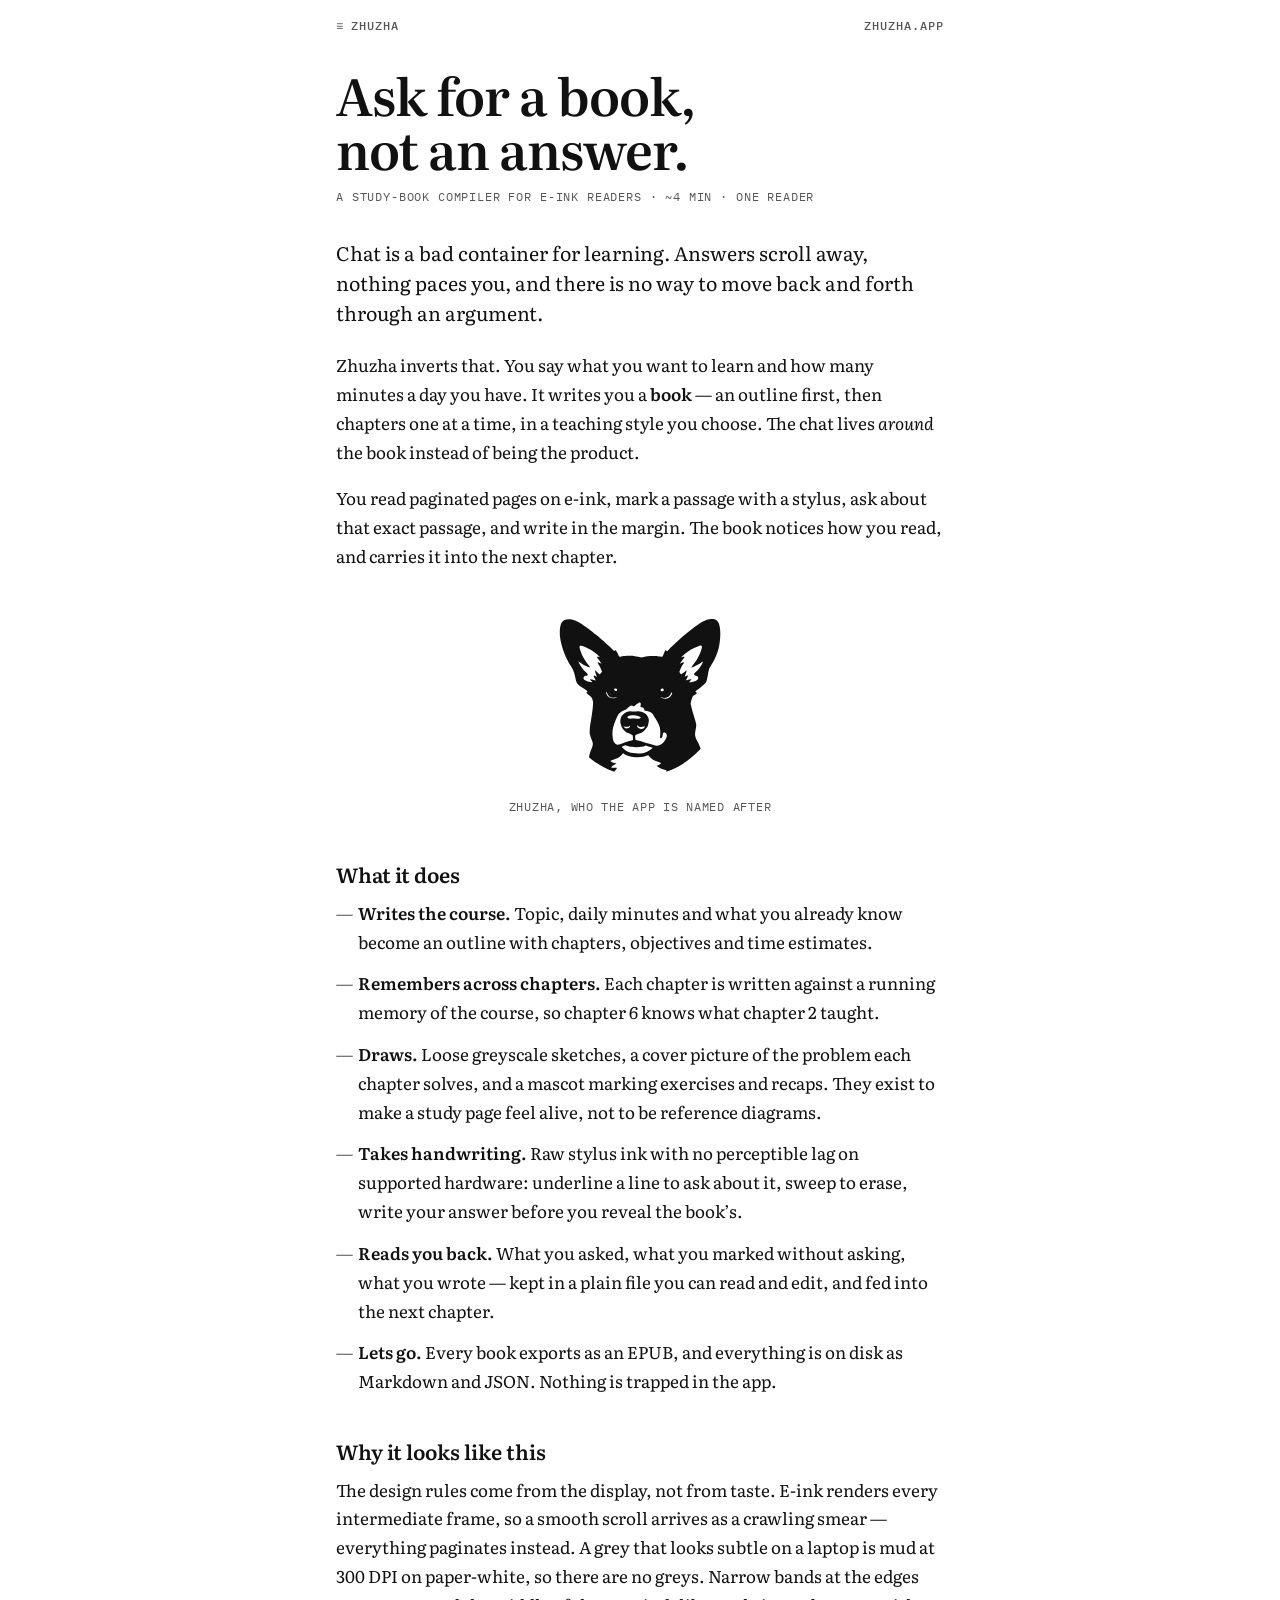
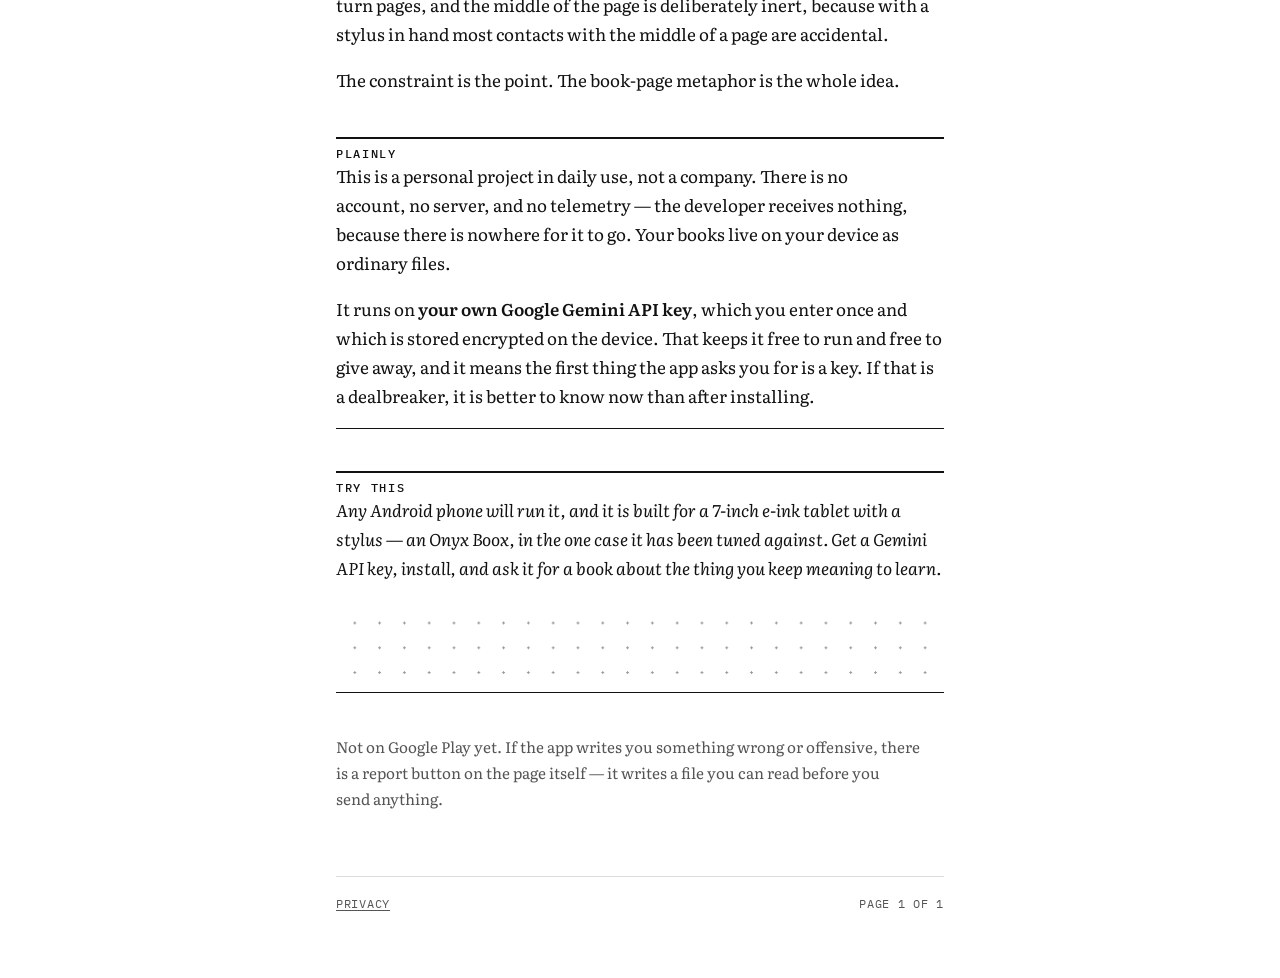
==== docs/site/index.html @ bc007196 "The domain has a page on it zhuzha.app needed a site for a reason more boring than marketing: Play l" ====
<!doctype html>
<html lang="en">
<head>
<meta charset="utf-8">
<meta name="viewport" content="width=device-width, initial-scale=1">
<title>Zhuzha</title>
<meta name="description" content="AI-compiled study books for e-ink readers. You say what you want to learn; it writes you a book, one chapter at a time.">
<meta property="og:title" content="Zhuzha">
<meta property="og:description" content="Ask for a book, not an answer.">
<meta property="og:type" content="website">
<meta property="og:url" content="https://zhuzha.app/">
<link rel="icon" href="icon.svg" type="image/svg+xml">
<link rel="preconnect" href="https://fonts.googleapis.com">
<link rel="preconnect" href="https://fonts.gstatic.com" crossorigin>
<link rel="stylesheet" href="https://fonts.googleapis.com/css2?family=Literata:ital,opsz,wght@0,7..72,400;0,7..72,600;1,7..72,400&amp;family=IBM+Plex+Mono:wght@400;500&amp;display=swap">
<style>
  /* Light is the ground truth: this is a product about paper-white screens.
     Dark is defined only as token overrides, in both the unstamped
     (prefers-color-scheme) and explicitly stamped states. */
  :root {
    --paper:#ffffff; --ink:#111111; --muted:#555555; --rule:#dddddd;
    --measure:38rem;
    --serif:"Literata",Georgia,"Times New Roman",serif;
    --mono:"IBM Plex Mono",ui-monospace,SFMono-Regular,Menlo,monospace;
  }
  @media (prefers-color-scheme: dark) {
    :root:not([data-theme="light"]) {
      --paper:#121212; --ink:#e8e8e8; --muted:#9a9a9a; --rule:#333333;
    }
  }
  :root[data-theme="dark"] {
    --paper:#121212; --ink:#e8e8e8; --muted:#9a9a9a; --rule:#333333;
  }

  * { box-sizing:border-box; }
  html { -webkit-text-size-adjust:100%; }
  body {
    margin:0; padding:0 1.25rem 4rem;
    background:var(--paper); color:var(--ink);
    font:400 17px/1.7 var(--serif);
    font-optical-sizing:auto;
  }
  main { max-width:var(--measure); margin:0 auto; }

  /* ---- the reader's own chrome: a running head, and a page number ---- */
  .runhead {
    display:flex; justify-content:space-between; align-items:baseline; gap:1rem;
    max-width:var(--measure); margin:0 auto; padding:1.25rem 0 2.25rem;
    font:500 12px/1 var(--mono); letter-spacing:.08em; text-transform:uppercase;
    color:var(--muted);
  }
  .runhead a { color:inherit; }

  h1 {
    font:600 clamp(2.4rem,9vw,3.2rem)/1.05 var(--serif);
    margin:0; letter-spacing:-.02em; text-wrap:balance;
  }
  .byline {
    font:400 12px/1.6 var(--mono); letter-spacing:.07em; text-transform:uppercase;
    color:var(--muted); margin:.7rem 0 2rem;
  }
  .lede { font-size:1.22rem; line-height:1.55; margin:0 0 1.4rem; text-wrap:pretty; }
  p { margin:0 0 1.1rem; text-wrap:pretty; }
  strong { font-weight:600; }
  a { color:inherit; text-decoration:underline; text-underline-offset:.18em; text-decoration-thickness:1px; }
  a:hover { text-decoration-thickness:2px; }
  :focus-visible { outline:2px solid var(--ink); outline-offset:3px; }

  /* ---- the app's block treatment: a label on a band, body, closing rule.
         Used only where the content really is a block in the app's sense. ---- */
  .block { margin:2.6rem 0; }
  .block > .label {
    display:block; border-top:2px solid var(--ink); padding:.55rem 0 .15rem;
    font:500 12px/1 var(--mono); letter-spacing:.14em; text-transform:uppercase;
  }
  .block > .close { border-top:1px solid var(--ink); margin-top:1.1rem; }
  .block.task p { font-style:italic; }

  /* Three rows of the working room an exercise leaves you. Here it is the
     space after the only instruction on the page. */
  .room {
    height:4.6rem; margin:.9rem 0 0;
    background-image:radial-gradient(var(--ink) 1.3px, transparent 1.4px);
    background-size:1.55rem 1.55rem; background-position:.4rem .6rem;
    opacity:.42;
  }

  h2 { font:600 1.28rem/1.3 var(--serif); margin:2.6rem 0 .7rem; text-wrap:balance; }
  ul { list-style:none; padding:0; margin:0 0 1.1rem; }
  li { position:relative; padding-left:1.4rem; margin:0 0 .8rem; }
  li::before { content:"\2014"; position:absolute; left:0; color:var(--muted); }
  .term { font-weight:600; }

  figure { margin:2.8rem 0; text-align:center; }
  figure svg { width:clamp(120px,34vw,168px); height:auto; display:inline-block; }
  figure svg path { fill:var(--ink); }
  figcaption {
    font:400 12px/1.6 var(--mono); letter-spacing:.06em; text-transform:uppercase;
    color:var(--muted); margin-top:.9rem;
  }

  .plain { color:var(--muted); font-size:.95rem; }
  footer {
    max-width:var(--measure); margin:4rem auto 0; padding-top:1rem;
    border-top:1px solid var(--rule);
    display:flex; justify-content:space-between; gap:1rem; flex-wrap:wrap;
    font:400 12px/1.8 var(--mono); letter-spacing:.06em; text-transform:uppercase;
    color:var(--muted);
  }
</style>
</head>
<body>

<div class="runhead">
  <span>&#8801;&ensp;Zhuzha</span>
  <span>zhuzha.app</span>
</div>

<main>
  <h1>Ask for a book,<br>not an answer.</h1>
  <p class="byline">A study-book compiler for e-ink readers &middot; ~4 min &middot; one reader</p>

  <p class="lede">Chat is a bad container for learning. Answers scroll away, nothing
  paces you, and there is no way to move back and forth through an argument.</p>

  <p>Zhuzha inverts that. You say what you want to learn and how many minutes a day
  you have. It writes you a <strong>book</strong> &mdash; an outline first, then chapters one
  at a time, in a teaching style you choose. The chat lives <em>around</em> the book
  instead of being the product.</p>

  <p>You read paginated pages on e-ink, mark a passage with a stylus, ask about that
  exact passage, and write in the margin. The book notices how you read, and carries
  it into the next chapter.</p>

  <figure>
    <svg viewBox="26.6 28.9 54.8 51.9" role="img" aria-label="Zhuzha, a black dog with upright ears"><path d="M76.668,29.920C75.239,30.188 73.995,30.838 71.901,32.412C70.316,33.601 68.292,35.264 66.849,36.561C65.489,37.785 64.215,38.989 63.430,39.800L62.867,40.378L62.610,40.210C62.405,40.074 62.344,40.046 62.310,40.072C62.235,40.135 62.076,40.453 61.828,41.045C61.542,41.714 61.449,41.908 61.319,42.087C61.230,42.208 61.224,42.211 61.109,42.197C61.042,42.188 60.722,42.142 60.395,42.096C59.321,41.940 59.217,41.931 58.244,41.934C56.856,41.937 56.030,42.044 54.488,42.410C54.349,42.442 54.312,42.436 53.824,42.312C53.278,42.174 52.473,42.012 51.892,41.925C51.606,41.882 51.361,41.873 50.477,41.876C49.325,41.879 48.872,41.914 47.922,42.078C47.226,42.200 47.287,42.202 47.183,42.058C47.044,41.862 46.900,41.585 46.753,41.238C46.557,40.776 46.285,40.265 46.172,40.141L46.074,40.034L45.939,40.112C45.861,40.158 45.748,40.228 45.685,40.271L45.572,40.349L45.280,40.046C44.284,39.003 41.660,36.636 39.794,35.100C38.258,33.835 36.220,32.296 35.204,31.632C33.512,30.526 32.374,30.053 31.187,29.963C29.920,29.868 29.013,30.209 28.517,30.968C27.855,31.978 27.642,34.236 28.003,36.387C28.242,37.811 28.681,39.387 29.290,40.993C29.868,42.523 30.803,44.336 31.545,45.370C31.872,45.826 31.967,46.008 32.259,46.738C32.596,47.584 32.692,47.919 32.969,49.279C33.289,50.853 33.558,51.196 35.380,52.383C36.151,52.885 36.688,53.255 36.864,53.408C36.962,53.492 36.962,53.495 36.907,53.529C36.685,53.662 36.486,53.936 36.535,54.040C36.569,54.113 36.971,54.439 37.398,54.742C37.661,54.930 37.820,55.068 38.036,55.311C38.359,55.669 38.365,55.680 38.599,56.570L38.691,56.916L38.671,57.494C38.663,57.811 38.648,58.103 38.642,58.143C38.637,58.184 38.622,58.351 38.611,58.519C38.570,59.191 38.429,60.323 38.235,61.507C37.713,64.718 37.710,64.729 37.629,65.595C37.577,66.158 37.568,67.131 37.615,67.380C37.632,67.478 37.692,67.674 37.744,67.816C37.799,67.957 37.845,68.093 37.845,68.116C37.845,68.197 37.996,68.639 38.206,69.173C38.781,70.628 38.775,70.680 37.993,72.721C37.675,73.541 37.531,74.021 37.441,74.543C37.410,74.725 37.378,74.904 37.366,74.939C37.346,75.011 37.511,75.150 38.553,75.929C40.666,77.514 42.864,78.707 45.185,79.533L45.581,79.674L45.835,79.368C46.187,78.943 46.253,78.860 46.386,78.640L46.502,78.450L46.239,78.430C46.097,78.421 45.739,78.412 45.451,78.412C45.029,78.412 44.896,78.404 44.804,78.366C44.489,78.239 44.735,77.933 45.471,77.532C45.786,77.358 46.086,77.165 46.233,77.044L46.320,76.971L46.216,76.969C46.057,76.969 45.477,76.859 45.266,76.790C44.821,76.648 44.400,76.377 44.400,76.235C44.400,76.102 44.521,76.042 45.312,75.782C46.519,75.381 47.154,75.040 47.746,74.471C47.971,74.254 48.419,73.729 48.448,73.648C48.456,73.622 48.523,73.657 48.641,73.746C49.799,74.598 51.173,74.947 53.350,74.947C54.670,74.947 55.591,74.774 56.619,74.330L56.723,74.286L56.844,74.445C57.323,75.080 58.132,75.767 58.735,76.059C59.096,76.232 59.752,76.460 60.274,76.596C60.791,76.729 60.904,76.830 60.788,77.052C60.704,77.214 60.185,77.500 59.731,77.633C59.368,77.742 59.379,77.716 59.604,77.904C60.216,78.412 60.898,78.736 61.963,79.019C62.197,79.082 62.440,79.160 62.503,79.192C62.699,79.293 62.723,79.443 62.572,79.622C62.532,79.671 62.512,79.712 62.526,79.712C62.610,79.712 63.736,79.278 64.495,78.955C67.628,77.618 70.827,75.360 73.331,72.718L73.787,72.236L73.706,71.962C73.541,71.396 73.244,70.741 72.704,69.750C71.884,68.243 71.812,67.715 72.176,65.838C72.314,65.128 72.360,64.683 72.337,64.322C72.311,63.958 72.274,63.788 72.046,63.037C71.939,62.688 71.763,62.102 71.656,61.738C71.549,61.371 71.393,60.860 71.312,60.598C71.145,60.063 70.902,59.145 70.666,58.166L70.507,57.511L70.547,57.271C70.663,56.599 70.951,55.669 71.171,55.256C71.324,54.967 71.376,54.918 71.769,54.681C72.242,54.398 72.522,54.173 72.522,54.072C72.522,53.988 72.407,53.850 72.161,53.648C72.083,53.581 72.025,53.521 72.031,53.515C72.040,53.506 72.482,53.174 73.013,52.773C75.513,50.887 75.655,50.717 75.926,49.236C75.958,49.060 76.056,48.523 76.146,48.038C76.460,46.328 76.585,45.913 76.922,45.439C78.300,43.513 79.420,40.863 79.839,38.538C80.393,35.466 80.301,32.469 79.605,31.078C79.322,30.509 78.854,30.116 78.253,29.946C78.008,29.879 76.992,29.862 76.668,29.920ZM74.021,38.616C74.133,38.700 74.197,38.847 74.197,39.029C74.197,39.220 74.055,39.818 73.951,40.074C73.908,40.176 73.819,40.427 73.749,40.638C73.556,41.218 72.973,42.428 72.617,42.982C72.381,43.346 71.653,44.394 71.341,44.818C70.937,45.361 70.723,45.670 70.738,45.687C70.761,45.711 71.252,45.557 71.598,45.419C72.519,45.058 73.504,44.509 74.113,44.019C74.396,43.793 74.509,43.721 74.535,43.747C74.563,43.776 74.370,44.293 74.229,44.558C73.761,45.451 73.019,46.415 72.196,47.192C71.641,47.717 71.564,47.859 71.685,48.093C71.760,48.240 71.872,48.306 72.210,48.396C72.675,48.517 72.831,48.612 72.929,48.832C73.001,48.988 73.001,49.285 72.929,49.438C72.814,49.692 72.522,49.920 72.121,50.070C71.575,50.275 70.163,50.570 70.088,50.495C70.071,50.477 70.195,50.310 70.426,50.041C70.943,49.441 70.920,49.415 70.111,49.643C69.505,49.816 68.965,49.949 68.948,49.929C68.942,49.923 68.979,49.836 69.037,49.735C69.092,49.634 69.196,49.450 69.265,49.323C69.392,49.097 69.583,48.653 69.623,48.491C69.643,48.399 69.574,48.298 69.485,48.298C69.381,48.298 69.104,48.413 68.832,48.572C68.682,48.658 68.555,48.728 68.549,48.722C68.543,48.719 68.618,48.540 68.711,48.329C68.806,48.119 68.922,47.827 68.968,47.683C69.109,47.241 69.222,46.559 69.153,46.568C69.138,46.568 69.014,46.701 68.870,46.860C68.584,47.180 68.260,47.440 67.946,47.596C67.836,47.654 67.674,47.743 67.591,47.795C67.507,47.850 67.420,47.893 67.397,47.893C67.354,47.893 66.863,47.215 66.863,47.154C66.863,47.065 67.290,46.008 67.513,45.543C67.671,45.211 67.822,44.963 68.113,44.547C68.336,44.235 68.344,44.215 68.318,44.114C68.295,44.019 68.281,44.010 68.182,44.001C67.980,43.984 67.501,44.189 67.189,44.429C67.106,44.492 67.036,44.535 67.036,44.527C67.036,44.403 67.882,43.175 68.370,42.595C68.558,42.373 68.572,42.301 68.442,42.240C68.344,42.194 68.006,42.228 67.686,42.321C67.576,42.353 67.484,42.373 67.478,42.367C67.472,42.364 67.608,42.223 67.778,42.058C69.153,40.724 70.435,39.846 71.844,39.272C72.066,39.182 72.424,39.032 72.638,38.937C73.530,38.541 73.824,38.472 74.021,38.616ZM35.137,38.654C35.282,38.703 35.536,38.804 35.706,38.882C35.873,38.960 36.260,39.125 36.561,39.246C37.768,39.734 38.651,40.279 39.852,41.281C40.193,41.564 41.030,42.350 41.013,42.367C41.007,42.373 40.938,42.358 40.860,42.335C40.658,42.272 40.187,42.202 40.100,42.223C40.060,42.234 40.011,42.260 39.991,42.286C39.945,42.344 39.968,42.387 40.242,42.725C40.747,43.352 41.455,44.403 41.455,44.527C41.455,44.535 41.371,44.478 41.270,44.403C41.050,44.238 40.782,44.105 40.522,44.036C40.346,43.987 40.331,43.987 40.259,44.033C40.138,44.114 40.164,44.195 40.450,44.622C40.750,45.075 41.091,45.757 41.394,46.513C41.605,47.042 41.628,47.125 41.559,47.151C41.538,47.160 41.408,47.316 41.270,47.501C40.967,47.908 40.932,47.934 40.802,47.879C40.649,47.815 40.464,47.680 40.311,47.515C40.233,47.434 40.124,47.327 40.069,47.278C40.014,47.229 39.820,47.042 39.644,46.860C39.260,46.470 39.266,46.464 39.393,47.082C39.491,47.556 39.604,47.905 39.812,48.378C39.907,48.589 39.982,48.768 39.982,48.774C39.982,48.783 39.864,48.710 39.722,48.618C39.240,48.300 38.885,48.234 38.885,48.459C38.885,48.609 39.136,49.161 39.428,49.649C39.514,49.796 39.581,49.923 39.572,49.929C39.552,49.952 39.229,49.874 38.599,49.695C38.290,49.606 37.970,49.528 37.886,49.519C37.736,49.502 37.730,49.504 37.730,49.574C37.730,49.646 37.866,49.816 38.241,50.206C38.357,50.327 38.452,50.443 38.452,50.460C38.452,50.581 37.141,50.345 36.555,50.119C35.680,49.779 35.334,49.245 35.680,48.765C35.821,48.569 36.211,48.413 36.555,48.413C36.852,48.413 37.008,48.185 36.913,47.882C36.849,47.685 36.783,47.602 36.581,47.463C36.344,47.304 35.539,46.464 35.230,46.060C34.693,45.355 34.086,44.313 33.994,43.938C33.936,43.704 33.971,43.710 34.309,43.981C35.134,44.648 36.864,45.511 37.623,45.633C37.733,45.650 37.736,45.647 37.704,45.586C37.684,45.552 37.493,45.289 37.274,44.997C36.344,43.756 35.663,42.708 35.273,41.917C34.779,40.918 34.265,39.425 34.265,39.000C34.265,38.870 34.355,38.674 34.441,38.614C34.554,38.536 34.834,38.553 35.137,38.654ZM46.184,52.556C46.276,52.585 46.377,52.643 46.450,52.712C46.557,52.813 46.565,52.834 46.565,52.984C46.565,53.197 46.473,53.310 46.256,53.365C45.907,53.457 45.583,53.235 45.583,52.906C45.583,52.574 45.806,52.447 46.184,52.556ZM61.573,52.649C61.686,52.732 61.767,52.940 61.741,53.079C61.695,53.316 61.406,53.492 61.129,53.449C60.626,53.373 60.572,52.770 61.054,52.614C61.233,52.559 61.472,52.574 61.573,52.649ZM43.201,53.905C43.577,55.256 44.994,55.906 46.340,55.345C46.577,55.247 46.528,55.305 46.248,55.455C45.569,55.816 44.798,55.828 44.097,55.487C43.551,55.221 43.193,54.797 42.985,54.159L42.898,53.890L43.005,53.798C43.066,53.746 43.123,53.708 43.132,53.714C43.141,53.720 43.173,53.807 43.201,53.905ZM64.394,53.928L64.507,54.043L64.472,54.182C64.452,54.257 64.380,54.436 64.311,54.577C63.782,55.657 62.581,56.119 61.363,55.715C61.126,55.634 60.713,55.415 60.713,55.369C60.713,55.357 60.811,55.386 60.930,55.429C61.755,55.750 62.766,55.649 63.401,55.181C63.698,54.964 64.071,54.393 64.192,53.971C64.218,53.885 64.250,53.812 64.262,53.812C64.273,53.812 64.334,53.864 64.394,53.928ZM54.075,57.170C54.292,57.315 54.320,57.549 54.188,58.097C54.087,58.519 54.133,58.608 54.500,58.677C54.826,58.741 55.025,58.830 55.195,58.995C55.348,59.142 55.348,59.145 55.371,59.359C55.406,59.723 55.461,59.766 55.943,59.815C56.434,59.867 56.795,59.968 57.237,60.182C57.707,60.410 58.230,60.817 58.230,60.956C58.230,61.048 58.366,61.293 58.643,61.709C59.425,62.873 60.078,64.111 60.349,64.943C60.586,65.679 60.687,66.704 60.595,67.527C60.580,67.663 60.560,67.957 60.551,68.182L60.531,68.592L60.635,68.696C60.878,68.939 61.117,68.766 61.285,68.220C61.345,68.018 61.478,67.400 61.507,67.172C61.524,67.042 61.533,67.028 61.646,66.976C62.004,66.814 62.448,67.007 62.624,67.403C62.772,67.738 62.795,68.096 62.688,68.399C62.281,69.548 61.527,70.466 60.638,70.891C59.919,71.234 59.266,71.286 58.591,71.050C58.496,71.018 58.178,70.925 57.883,70.845C57.179,70.654 56.359,70.411 55.299,70.082C54.199,69.739 53.804,69.629 53.336,69.534C52.839,69.433 52.608,69.358 52.556,69.277C52.499,69.187 52.426,68.665 52.418,68.255L52.412,67.917L52.571,67.810C52.816,67.643 53.264,67.435 53.740,67.267C54.621,66.958 54.736,66.880 55.649,65.979C56.076,65.552 56.255,65.356 56.333,65.217C56.466,64.983 56.622,64.516 56.700,64.103C56.734,63.929 56.780,63.704 56.804,63.600C56.997,62.780 56.841,62.070 56.319,61.374C56.102,61.085 55.888,60.895 55.516,60.647C55.146,60.404 55.025,60.341 54.699,60.225C54.101,60.014 53.607,59.965 52.865,60.034C52.308,60.086 51.866,60.084 51.315,60.020C50.244,59.893 49.351,60.205 48.494,60.999C47.885,61.562 47.619,62.160 47.584,63.043C47.564,63.560 47.596,63.808 47.735,64.207C47.789,64.357 47.864,64.602 47.905,64.749C47.948,64.900 48.015,65.093 48.058,65.180C48.300,65.697 48.904,66.378 49.424,66.724C49.759,66.950 49.825,66.981 50.348,67.172C50.766,67.322 51.043,67.464 51.387,67.695C51.681,67.891 51.661,67.827 51.690,68.714L51.713,69.340L51.644,69.384C51.606,69.410 51.419,69.462 51.228,69.505C50.244,69.716 49.510,69.955 47.864,70.611C47.004,70.951 46.796,70.977 46.403,70.793C45.529,70.383 45.182,69.675 45.049,68.018C44.951,66.794 45.023,65.948 45.312,64.986C45.774,63.442 46.282,62.186 46.857,61.175C47.044,60.843 47.128,60.756 47.605,60.407C47.945,60.156 48.595,59.783 49.141,59.521C49.455,59.370 49.637,59.232 50.088,58.793C50.937,57.964 51.170,57.892 51.731,58.291C51.988,58.475 52.083,58.444 52.504,58.048C52.845,57.730 53.385,57.318 53.625,57.190C53.821,57.087 53.942,57.081 54.075,57.170ZM52.501,61.319C53.246,61.386 54.066,61.643 54.205,61.853C54.326,62.038 54.072,62.307 53.668,62.417C53.498,62.463 53.018,62.457 52.680,62.405C52.201,62.330 51.892,62.321 51.505,62.373C50.541,62.500 49.886,62.336 49.886,61.966C49.886,61.660 50.431,61.432 51.459,61.311C51.647,61.288 52.198,61.293 52.501,61.319ZM53.232,64.677C53.769,65.159 54.300,65.232 55.366,64.963C55.634,64.897 55.689,64.891 55.689,64.926C55.689,64.969 55.039,65.621 54.912,65.702C54.806,65.774 54.323,65.760 54.029,65.682C53.397,65.509 53.041,65.133 53.013,64.614L52.998,64.394L53.056,64.481C53.085,64.527 53.166,64.617 53.232,64.677ZM50.752,64.764C50.752,65.142 50.405,65.460 49.912,65.538C49.513,65.598 49.170,65.532 48.993,65.359C48.858,65.229 48.638,64.905 48.658,64.871C48.667,64.856 48.748,64.874 48.840,64.905C49.092,64.995 49.406,65.041 49.759,65.044C50.174,65.044 50.298,65.004 50.532,64.784C50.628,64.692 50.717,64.622 50.732,64.631C50.743,64.637 50.752,64.697 50.752,64.764ZM49.926,71.307C50.784,71.581 51.557,71.685 52.773,71.685C54.098,71.685 55.051,71.529 55.689,71.208L55.822,71.142L56.570,71.396C57.855,71.829 58.129,71.922 58.172,71.936C58.207,71.948 58.207,71.956 58.161,71.982C58.094,72.025 57.615,72.349 57.141,72.672C56.203,73.310 55.288,73.628 54.087,73.732C52.946,73.833 51.318,73.671 50.466,73.374C49.692,73.102 48.884,72.542 48.228,71.818C48.104,71.679 48.006,71.564 48.012,71.558C48.032,71.543 48.803,71.197 49.002,71.113L49.201,71.026L49.426,71.122C49.548,71.177 49.776,71.257 49.926,71.307Z"/></svg>
    <figcaption>Zhuzha, who the app is named after</figcaption>
  </figure>

  <h2>What it does</h2>
  <ul>
    <li><span class="term">Writes the course.</span> Topic, daily minutes and what you
    already know become an outline with chapters, objectives and time estimates.</li>
    <li><span class="term">Remembers across chapters.</span> Each chapter is written
    against a running memory of the course, so chapter&nbsp;6 knows what chapter&nbsp;2 taught.</li>
    <li><span class="term">Draws.</span> Loose greyscale sketches, a cover picture of the
    problem each chapter solves, and a mascot marking exercises and recaps. They exist to
    make a study page feel alive, not to be reference diagrams.</li>
    <li><span class="term">Takes handwriting.</span> Raw stylus ink with no perceptible
    lag on supported hardware: underline a line to ask about it, sweep to erase, write
    your answer before you reveal the book&rsquo;s.</li>
    <li><span class="term">Reads you back.</span> What you asked, what you marked without
    asking, what you wrote &mdash; kept in a plain file you can read and edit, and fed into
    the next chapter.</li>
    <li><span class="term">Lets go.</span> Every book exports as an EPUB, and everything
    is on disk as Markdown and JSON. Nothing is trapped in the app.</li>
  </ul>

  <h2>Why it looks like this</h2>
  <p>The design rules come from the display, not from taste. E-ink renders every
  intermediate frame, so a smooth scroll arrives as a crawling smear &mdash; everything
  paginates instead. A grey that looks subtle on a laptop is mud at 300&nbsp;DPI on
  paper-white, so there are no greys. Narrow bands at the edges turn pages, and the
  middle of the page is deliberately inert, because with a stylus in hand most contacts
  with the middle of a page are accidental.</p>
  <p>The constraint is the point. The book-page metaphor is the whole idea.</p>

  <div class="block">
    <span class="label">Plainly</span>
    <p>This is a personal project in daily use, not a company. There is no account, no
    server, and no telemetry &mdash; the developer receives nothing, because there is
    nowhere for it to go. Your books live on your device as ordinary files.</p>
    <p>It runs on <strong>your own Google Gemini API key</strong>, which you enter once
    and which is stored encrypted on the device. That keeps it free to run and free to
    give away, and it means the first thing the app asks you for is a key. If that is a
    dealbreaker, it is better to know now than after installing.</p>
    <div class="close"></div>
  </div>

  <div class="block task">
    <span class="label">Try this</span>
    <p>Any Android phone will run it, and it is built for a 7-inch e-ink tablet with a
    stylus &mdash; an Onyx Boox, in the one case it has been tuned against. Get a Gemini
    API key, install, and ask it for a book about the thing you keep meaning to learn.</p>
    <div class="room" aria-hidden="true"></div>
    <div class="close"></div>
  </div>

  <p class="plain">Not on Google Play yet. If the app writes you something wrong or
  offensive, there is a report button on the page itself &mdash; it writes a file you can
  read before you send anything.</p>
</main>

<footer>
  <!-- Add the issue tracker here when the repository goes public. No dead links until then. -->
  <span><a href="privacy.html">Privacy</a></span>
  <span>Page 1 of 1</span>
</footer>

</body>
</html>
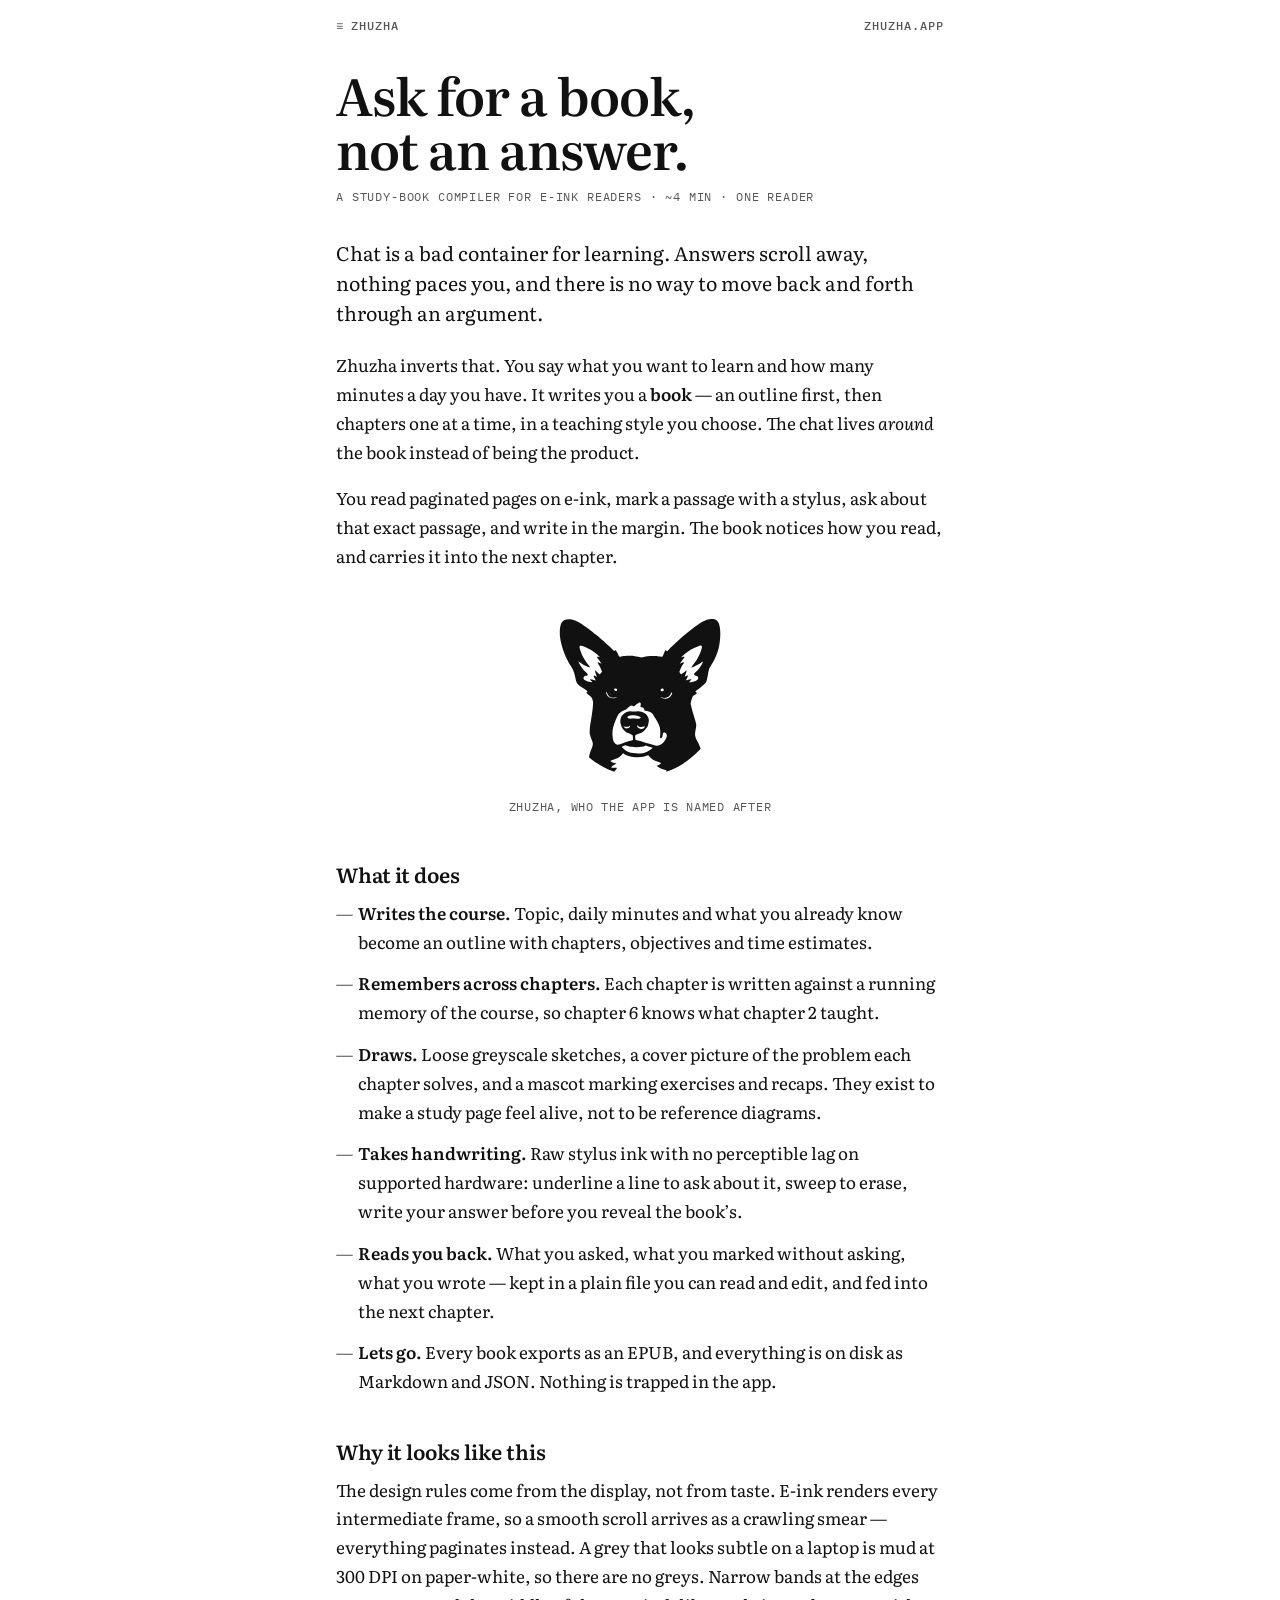
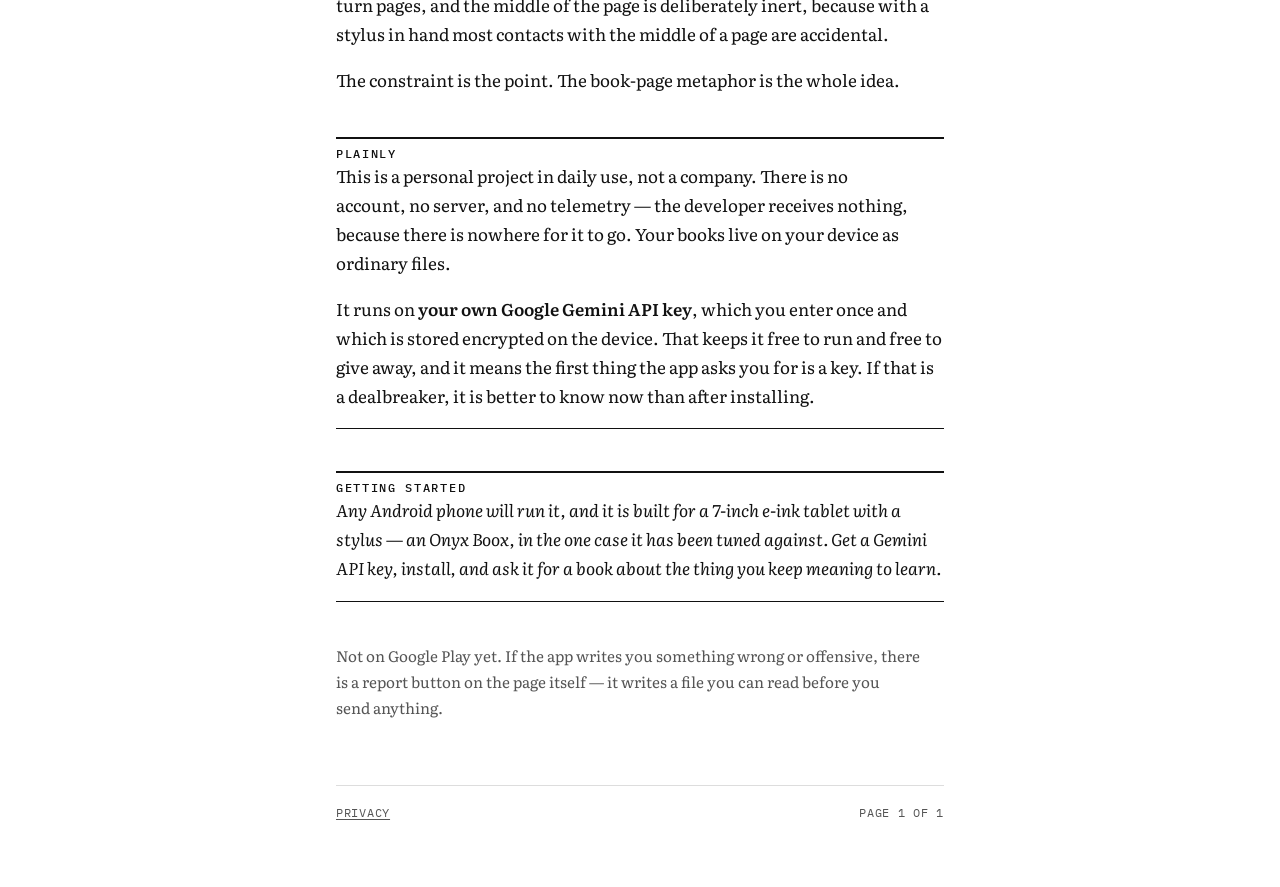
==== commit c6ff226f: "The call to action stops pretending to be an exercise TRY THIS is the app's label for a task, and re" ====
--- a/docs/site/index.html
+++ b/docs/site/index.html
@@ -3,6 +3,7 @@
 <head>
 <meta charset="utf-8">
 <meta name="viewport" content="width=device-width, initial-scale=1">
+<link rel="canonical" href="https://zhuzha.app/">
 <title>Zhuzha</title>
 <meta name="description" content="AI-compiled study books for e-ink readers. You say what you want to learn; it writes you a book, one chapter at a time.">
 <meta property="og:title" content="Zhuzha">
@@ -76,14 +77,6 @@
   .block > .close { border-top:1px solid var(--ink); margin-top:1.1rem; }
   .block.task p { font-style:italic; }
 
-  /* Three rows of the working room an exercise leaves you. Here it is the
-     space after the only instruction on the page. */
-  .room {
-    height:4.6rem; margin:.9rem 0 0;
-    background-image:radial-gradient(var(--ink) 1.3px, transparent 1.4px);
-    background-size:1.55rem 1.55rem; background-position:.4rem .6rem;
-    opacity:.42;
-  }
 
   h2 { font:600 1.28rem/1.3 var(--serif); margin:2.6rem 0 .7rem; text-wrap:balance; }
   ul { list-style:none; padding:0; margin:0 0 1.1rem; }
@@ -178,11 +171,10 @@
   </div>
 
   <div class="block task">
-    <span class="label">Try this</span>
+    <span class="label">Getting started</span>
     <p>Any Android phone will run it, and it is built for a 7-inch e-ink tablet with a
     stylus &mdash; an Onyx Boox, in the one case it has been tuned against. Get a Gemini
     API key, install, and ask it for a book about the thing you keep meaning to learn.</p>
-    <div class="room" aria-hidden="true"></div>
     <div class="close"></div>
   </div>
 
@@ -193,7 +185,7 @@
 
 <footer>
   <!-- Add the issue tracker here when the repository goes public. No dead links until then. -->
-  <span><a href="privacy.html">Privacy</a></span>
+  <span><a href="/privacy">Privacy</a></span>
   <span>Page 1 of 1</span>
 </footer>
 
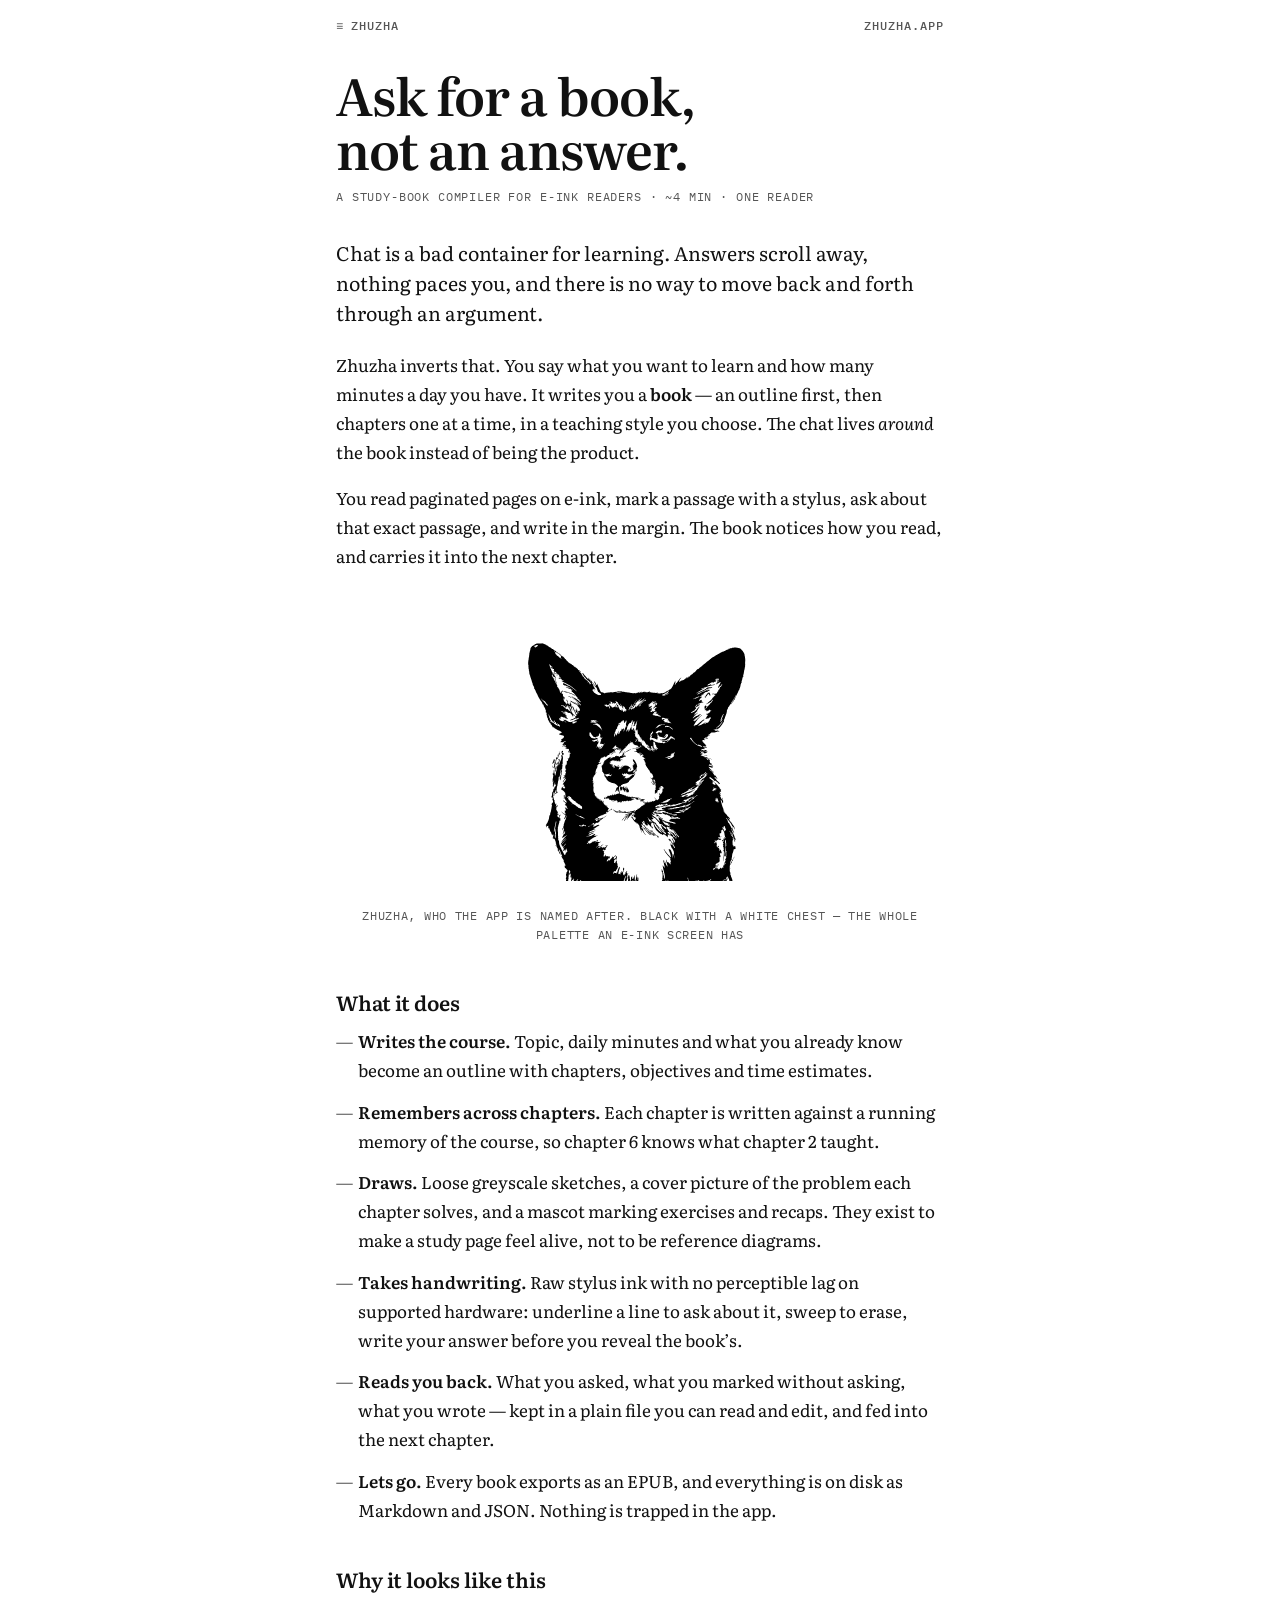
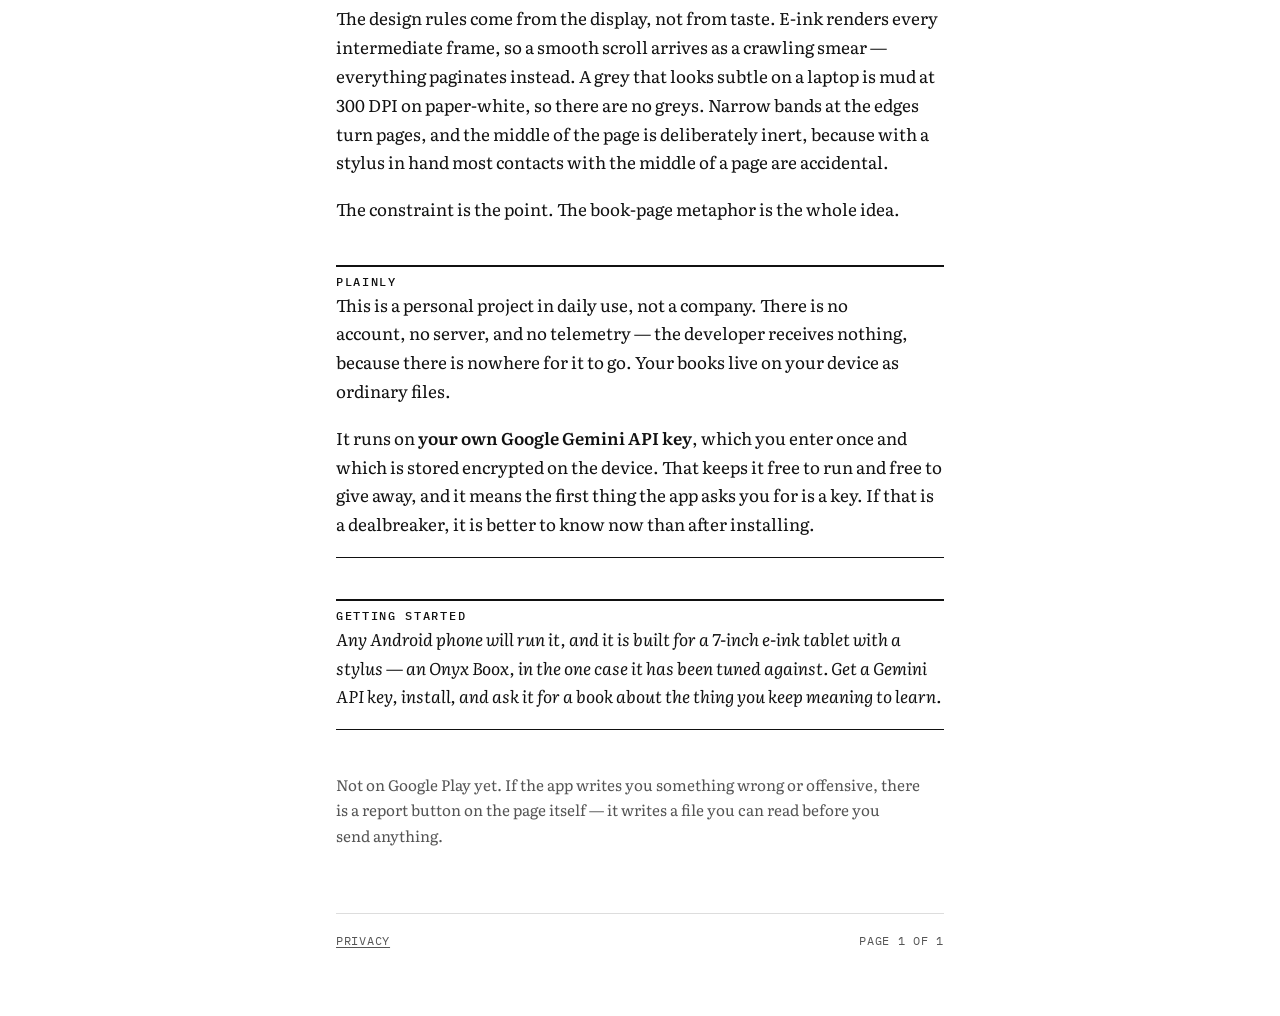
==== commit 133e75a0: "The page gets her face, and the icon stays the icon The site showed the LAUNCHER MARK in its body: c" ====
--- a/docs/site/index.html
+++ b/docs/site/index.html
@@ -85,8 +85,21 @@
   .term { font-weight:600; }
 
   figure { margin:2.8rem 0; text-align:center; }
-  figure svg { width:clamp(120px,34vw,168px); height:auto; display:inline-block; }
-  figure svg path { fill:var(--ink); }
+  /* An <img>, not inline: the trace is 196KB of path data and this file is meant
+     to stay readable.
+
+     It keeps a WHITE GROUND in both themes, and is deliberately NOT inverted for
+     dark mode the way the old inline mark was. A mark is an abstract shape and
+     inverts happily; a portrait inverted is a photographic NEGATIVE, so she came
+     out a white dog with a black chest, directly above a caption saying she is
+     black with a white chest. A plate in a printed book is printed on paper, and
+     this is the same idea: the book is black on white whatever the shelf around
+     it is doing. */
+  figure img {
+    width:clamp(190px,52vw,272px); height:auto;
+    display:block; margin:0 auto;
+    background:#ffffff; padding:.7rem;
+  }
   figcaption {
     font:400 12px/1.6 var(--mono); letter-spacing:.06em; text-transform:uppercase;
     color:var(--muted); margin-top:.9rem;
@@ -126,8 +139,10 @@
   it into the next chapter.</p>
 
   <figure>
-    <svg viewBox="26.6 28.9 54.8 51.9" role="img" aria-label="Zhuzha, a black dog with upright ears"><path d="M76.668,29.920C75.239,30.188 73.995,30.838 71.901,32.412C70.316,33.601 68.292,35.264 66.849,36.561C65.489,37.785 64.215,38.989 63.430,39.800L62.867,40.378L62.610,40.210C62.405,40.074 62.344,40.046 62.310,40.072C62.235,40.135 62.076,40.453 61.828,41.045C61.542,41.714 61.449,41.908 61.319,42.087C61.230,42.208 61.224,42.211 61.109,42.197C61.042,42.188 60.722,42.142 60.395,42.096C59.321,41.940 59.217,41.931 58.244,41.934C56.856,41.937 56.030,42.044 54.488,42.410C54.349,42.442 54.312,42.436 53.824,42.312C53.278,42.174 52.473,42.012 51.892,41.925C51.606,41.882 51.361,41.873 50.477,41.876C49.325,41.879 48.872,41.914 47.922,42.078C47.226,42.200 47.287,42.202 47.183,42.058C47.044,41.862 46.900,41.585 46.753,41.238C46.557,40.776 46.285,40.265 46.172,40.141L46.074,40.034L45.939,40.112C45.861,40.158 45.748,40.228 45.685,40.271L45.572,40.349L45.280,40.046C44.284,39.003 41.660,36.636 39.794,35.100C38.258,33.835 36.220,32.296 35.204,31.632C33.512,30.526 32.374,30.053 31.187,29.963C29.920,29.868 29.013,30.209 28.517,30.968C27.855,31.978 27.642,34.236 28.003,36.387C28.242,37.811 28.681,39.387 29.290,40.993C29.868,42.523 30.803,44.336 31.545,45.370C31.872,45.826 31.967,46.008 32.259,46.738C32.596,47.584 32.692,47.919 32.969,49.279C33.289,50.853 33.558,51.196 35.380,52.383C36.151,52.885 36.688,53.255 36.864,53.408C36.962,53.492 36.962,53.495 36.907,53.529C36.685,53.662 36.486,53.936 36.535,54.040C36.569,54.113 36.971,54.439 37.398,54.742C37.661,54.930 37.820,55.068 38.036,55.311C38.359,55.669 38.365,55.680 38.599,56.570L38.691,56.916L38.671,57.494C38.663,57.811 38.648,58.103 38.642,58.143C38.637,58.184 38.622,58.351 38.611,58.519C38.570,59.191 38.429,60.323 38.235,61.507C37.713,64.718 37.710,64.729 37.629,65.595C37.577,66.158 37.568,67.131 37.615,67.380C37.632,67.478 37.692,67.674 37.744,67.816C37.799,67.957 37.845,68.093 37.845,68.116C37.845,68.197 37.996,68.639 38.206,69.173C38.781,70.628 38.775,70.680 37.993,72.721C37.675,73.541 37.531,74.021 37.441,74.543C37.410,74.725 37.378,74.904 37.366,74.939C37.346,75.011 37.511,75.150 38.553,75.929C40.666,77.514 42.864,78.707 45.185,79.533L45.581,79.674L45.835,79.368C46.187,78.943 46.253,78.860 46.386,78.640L46.502,78.450L46.239,78.430C46.097,78.421 45.739,78.412 45.451,78.412C45.029,78.412 44.896,78.404 44.804,78.366C44.489,78.239 44.735,77.933 45.471,77.532C45.786,77.358 46.086,77.165 46.233,77.044L46.320,76.971L46.216,76.969C46.057,76.969 45.477,76.859 45.266,76.790C44.821,76.648 44.400,76.377 44.400,76.235C44.400,76.102 44.521,76.042 45.312,75.782C46.519,75.381 47.154,75.040 47.746,74.471C47.971,74.254 48.419,73.729 48.448,73.648C48.456,73.622 48.523,73.657 48.641,73.746C49.799,74.598 51.173,74.947 53.350,74.947C54.670,74.947 55.591,74.774 56.619,74.330L56.723,74.286L56.844,74.445C57.323,75.080 58.132,75.767 58.735,76.059C59.096,76.232 59.752,76.460 60.274,76.596C60.791,76.729 60.904,76.830 60.788,77.052C60.704,77.214 60.185,77.500 59.731,77.633C59.368,77.742 59.379,77.716 59.604,77.904C60.216,78.412 60.898,78.736 61.963,79.019C62.197,79.082 62.440,79.160 62.503,79.192C62.699,79.293 62.723,79.443 62.572,79.622C62.532,79.671 62.512,79.712 62.526,79.712C62.610,79.712 63.736,79.278 64.495,78.955C67.628,77.618 70.827,75.360 73.331,72.718L73.787,72.236L73.706,71.962C73.541,71.396 73.244,70.741 72.704,69.750C71.884,68.243 71.812,67.715 72.176,65.838C72.314,65.128 72.360,64.683 72.337,64.322C72.311,63.958 72.274,63.788 72.046,63.037C71.939,62.688 71.763,62.102 71.656,61.738C71.549,61.371 71.393,60.860 71.312,60.598C71.145,60.063 70.902,59.145 70.666,58.166L70.507,57.511L70.547,57.271C70.663,56.599 70.951,55.669 71.171,55.256C71.324,54.967 71.376,54.918 71.769,54.681C72.242,54.398 72.522,54.173 72.522,54.072C72.522,53.988 72.407,53.850 72.161,53.648C72.083,53.581 72.025,53.521 72.031,53.515C72.040,53.506 72.482,53.174 73.013,52.773C75.513,50.887 75.655,50.717 75.926,49.236C75.958,49.060 76.056,48.523 76.146,48.038C76.460,46.328 76.585,45.913 76.922,45.439C78.300,43.513 79.420,40.863 79.839,38.538C80.393,35.466 80.301,32.469 79.605,31.078C79.322,30.509 78.854,30.116 78.253,29.946C78.008,29.879 76.992,29.862 76.668,29.920ZM74.021,38.616C74.133,38.700 74.197,38.847 74.197,39.029C74.197,39.220 74.055,39.818 73.951,40.074C73.908,40.176 73.819,40.427 73.749,40.638C73.556,41.218 72.973,42.428 72.617,42.982C72.381,43.346 71.653,44.394 71.341,44.818C70.937,45.361 70.723,45.670 70.738,45.687C70.761,45.711 71.252,45.557 71.598,45.419C72.519,45.058 73.504,44.509 74.113,44.019C74.396,43.793 74.509,43.721 74.535,43.747C74.563,43.776 74.370,44.293 74.229,44.558C73.761,45.451 73.019,46.415 72.196,47.192C71.641,47.717 71.564,47.859 71.685,48.093C71.760,48.240 71.872,48.306 72.210,48.396C72.675,48.517 72.831,48.612 72.929,48.832C73.001,48.988 73.001,49.285 72.929,49.438C72.814,49.692 72.522,49.920 72.121,50.070C71.575,50.275 70.163,50.570 70.088,50.495C70.071,50.477 70.195,50.310 70.426,50.041C70.943,49.441 70.920,49.415 70.111,49.643C69.505,49.816 68.965,49.949 68.948,49.929C68.942,49.923 68.979,49.836 69.037,49.735C69.092,49.634 69.196,49.450 69.265,49.323C69.392,49.097 69.583,48.653 69.623,48.491C69.643,48.399 69.574,48.298 69.485,48.298C69.381,48.298 69.104,48.413 68.832,48.572C68.682,48.658 68.555,48.728 68.549,48.722C68.543,48.719 68.618,48.540 68.711,48.329C68.806,48.119 68.922,47.827 68.968,47.683C69.109,47.241 69.222,46.559 69.153,46.568C69.138,46.568 69.014,46.701 68.870,46.860C68.584,47.180 68.260,47.440 67.946,47.596C67.836,47.654 67.674,47.743 67.591,47.795C67.507,47.850 67.420,47.893 67.397,47.893C67.354,47.893 66.863,47.215 66.863,47.154C66.863,47.065 67.290,46.008 67.513,45.543C67.671,45.211 67.822,44.963 68.113,44.547C68.336,44.235 68.344,44.215 68.318,44.114C68.295,44.019 68.281,44.010 68.182,44.001C67.980,43.984 67.501,44.189 67.189,44.429C67.106,44.492 67.036,44.535 67.036,44.527C67.036,44.403 67.882,43.175 68.370,42.595C68.558,42.373 68.572,42.301 68.442,42.240C68.344,42.194 68.006,42.228 67.686,42.321C67.576,42.353 67.484,42.373 67.478,42.367C67.472,42.364 67.608,42.223 67.778,42.058C69.153,40.724 70.435,39.846 71.844,39.272C72.066,39.182 72.424,39.032 72.638,38.937C73.530,38.541 73.824,38.472 74.021,38.616ZM35.137,38.654C35.282,38.703 35.536,38.804 35.706,38.882C35.873,38.960 36.260,39.125 36.561,39.246C37.768,39.734 38.651,40.279 39.852,41.281C40.193,41.564 41.030,42.350 41.013,42.367C41.007,42.373 40.938,42.358 40.860,42.335C40.658,42.272 40.187,42.202 40.100,42.223C40.060,42.234 40.011,42.260 39.991,42.286C39.945,42.344 39.968,42.387 40.242,42.725C40.747,43.352 41.455,44.403 41.455,44.527C41.455,44.535 41.371,44.478 41.270,44.403C41.050,44.238 40.782,44.105 40.522,44.036C40.346,43.987 40.331,43.987 40.259,44.033C40.138,44.114 40.164,44.195 40.450,44.622C40.750,45.075 41.091,45.757 41.394,46.513C41.605,47.042 41.628,47.125 41.559,47.151C41.538,47.160 41.408,47.316 41.270,47.501C40.967,47.908 40.932,47.934 40.802,47.879C40.649,47.815 40.464,47.680 40.311,47.515C40.233,47.434 40.124,47.327 40.069,47.278C40.014,47.229 39.820,47.042 39.644,46.860C39.260,46.470 39.266,46.464 39.393,47.082C39.491,47.556 39.604,47.905 39.812,48.378C39.907,48.589 39.982,48.768 39.982,48.774C39.982,48.783 39.864,48.710 39.722,48.618C39.240,48.300 38.885,48.234 38.885,48.459C38.885,48.609 39.136,49.161 39.428,49.649C39.514,49.796 39.581,49.923 39.572,49.929C39.552,49.952 39.229,49.874 38.599,49.695C38.290,49.606 37.970,49.528 37.886,49.519C37.736,49.502 37.730,49.504 37.730,49.574C37.730,49.646 37.866,49.816 38.241,50.206C38.357,50.327 38.452,50.443 38.452,50.460C38.452,50.581 37.141,50.345 36.555,50.119C35.680,49.779 35.334,49.245 35.680,48.765C35.821,48.569 36.211,48.413 36.555,48.413C36.852,48.413 37.008,48.185 36.913,47.882C36.849,47.685 36.783,47.602 36.581,47.463C36.344,47.304 35.539,46.464 35.230,46.060C34.693,45.355 34.086,44.313 33.994,43.938C33.936,43.704 33.971,43.710 34.309,43.981C35.134,44.648 36.864,45.511 37.623,45.633C37.733,45.650 37.736,45.647 37.704,45.586C37.684,45.552 37.493,45.289 37.274,44.997C36.344,43.756 35.663,42.708 35.273,41.917C34.779,40.918 34.265,39.425 34.265,39.000C34.265,38.870 34.355,38.674 34.441,38.614C34.554,38.536 34.834,38.553 35.137,38.654ZM46.184,52.556C46.276,52.585 46.377,52.643 46.450,52.712C46.557,52.813 46.565,52.834 46.565,52.984C46.565,53.197 46.473,53.310 46.256,53.365C45.907,53.457 45.583,53.235 45.583,52.906C45.583,52.574 45.806,52.447 46.184,52.556ZM61.573,52.649C61.686,52.732 61.767,52.940 61.741,53.079C61.695,53.316 61.406,53.492 61.129,53.449C60.626,53.373 60.572,52.770 61.054,52.614C61.233,52.559 61.472,52.574 61.573,52.649ZM43.201,53.905C43.577,55.256 44.994,55.906 46.340,55.345C46.577,55.247 46.528,55.305 46.248,55.455C45.569,55.816 44.798,55.828 44.097,55.487C43.551,55.221 43.193,54.797 42.985,54.159L42.898,53.890L43.005,53.798C43.066,53.746 43.123,53.708 43.132,53.714C43.141,53.720 43.173,53.807 43.201,53.905ZM64.394,53.928L64.507,54.043L64.472,54.182C64.452,54.257 64.380,54.436 64.311,54.577C63.782,55.657 62.581,56.119 61.363,55.715C61.126,55.634 60.713,55.415 60.713,55.369C60.713,55.357 60.811,55.386 60.930,55.429C61.755,55.750 62.766,55.649 63.401,55.181C63.698,54.964 64.071,54.393 64.192,53.971C64.218,53.885 64.250,53.812 64.262,53.812C64.273,53.812 64.334,53.864 64.394,53.928ZM54.075,57.170C54.292,57.315 54.320,57.549 54.188,58.097C54.087,58.519 54.133,58.608 54.500,58.677C54.826,58.741 55.025,58.830 55.195,58.995C55.348,59.142 55.348,59.145 55.371,59.359C55.406,59.723 55.461,59.766 55.943,59.815C56.434,59.867 56.795,59.968 57.237,60.182C57.707,60.410 58.230,60.817 58.230,60.956C58.230,61.048 58.366,61.293 58.643,61.709C59.425,62.873 60.078,64.111 60.349,64.943C60.586,65.679 60.687,66.704 60.595,67.527C60.580,67.663 60.560,67.957 60.551,68.182L60.531,68.592L60.635,68.696C60.878,68.939 61.117,68.766 61.285,68.220C61.345,68.018 61.478,67.400 61.507,67.172C61.524,67.042 61.533,67.028 61.646,66.976C62.004,66.814 62.448,67.007 62.624,67.403C62.772,67.738 62.795,68.096 62.688,68.399C62.281,69.548 61.527,70.466 60.638,70.891C59.919,71.234 59.266,71.286 58.591,71.050C58.496,71.018 58.178,70.925 57.883,70.845C57.179,70.654 56.359,70.411 55.299,70.082C54.199,69.739 53.804,69.629 53.336,69.534C52.839,69.433 52.608,69.358 52.556,69.277C52.499,69.187 52.426,68.665 52.418,68.255L52.412,67.917L52.571,67.810C52.816,67.643 53.264,67.435 53.740,67.267C54.621,66.958 54.736,66.880 55.649,65.979C56.076,65.552 56.255,65.356 56.333,65.217C56.466,64.983 56.622,64.516 56.700,64.103C56.734,63.929 56.780,63.704 56.804,63.600C56.997,62.780 56.841,62.070 56.319,61.374C56.102,61.085 55.888,60.895 55.516,60.647C55.146,60.404 55.025,60.341 54.699,60.225C54.101,60.014 53.607,59.965 52.865,60.034C52.308,60.086 51.866,60.084 51.315,60.020C50.244,59.893 49.351,60.205 48.494,60.999C47.885,61.562 47.619,62.160 47.584,63.043C47.564,63.560 47.596,63.808 47.735,64.207C47.789,64.357 47.864,64.602 47.905,64.749C47.948,64.900 48.015,65.093 48.058,65.180C48.300,65.697 48.904,66.378 49.424,66.724C49.759,66.950 49.825,66.981 50.348,67.172C50.766,67.322 51.043,67.464 51.387,67.695C51.681,67.891 51.661,67.827 51.690,68.714L51.713,69.340L51.644,69.384C51.606,69.410 51.419,69.462 51.228,69.505C50.244,69.716 49.510,69.955 47.864,70.611C47.004,70.951 46.796,70.977 46.403,70.793C45.529,70.383 45.182,69.675 45.049,68.018C44.951,66.794 45.023,65.948 45.312,64.986C45.774,63.442 46.282,62.186 46.857,61.175C47.044,60.843 47.128,60.756 47.605,60.407C47.945,60.156 48.595,59.783 49.141,59.521C49.455,59.370 49.637,59.232 50.088,58.793C50.937,57.964 51.170,57.892 51.731,58.291C51.988,58.475 52.083,58.444 52.504,58.048C52.845,57.730 53.385,57.318 53.625,57.190C53.821,57.087 53.942,57.081 54.075,57.170ZM52.501,61.319C53.246,61.386 54.066,61.643 54.205,61.853C54.326,62.038 54.072,62.307 53.668,62.417C53.498,62.463 53.018,62.457 52.680,62.405C52.201,62.330 51.892,62.321 51.505,62.373C50.541,62.500 49.886,62.336 49.886,61.966C49.886,61.660 50.431,61.432 51.459,61.311C51.647,61.288 52.198,61.293 52.501,61.319ZM53.232,64.677C53.769,65.159 54.300,65.232 55.366,64.963C55.634,64.897 55.689,64.891 55.689,64.926C55.689,64.969 55.039,65.621 54.912,65.702C54.806,65.774 54.323,65.760 54.029,65.682C53.397,65.509 53.041,65.133 53.013,64.614L52.998,64.394L53.056,64.481C53.085,64.527 53.166,64.617 53.232,64.677ZM50.752,64.764C50.752,65.142 50.405,65.460 49.912,65.538C49.513,65.598 49.170,65.532 48.993,65.359C48.858,65.229 48.638,64.905 48.658,64.871C48.667,64.856 48.748,64.874 48.840,64.905C49.092,64.995 49.406,65.041 49.759,65.044C50.174,65.044 50.298,65.004 50.532,64.784C50.628,64.692 50.717,64.622 50.732,64.631C50.743,64.637 50.752,64.697 50.752,64.764ZM49.926,71.307C50.784,71.581 51.557,71.685 52.773,71.685C54.098,71.685 55.051,71.529 55.689,71.208L55.822,71.142L56.570,71.396C57.855,71.829 58.129,71.922 58.172,71.936C58.207,71.948 58.207,71.956 58.161,71.982C58.094,72.025 57.615,72.349 57.141,72.672C56.203,73.310 55.288,73.628 54.087,73.732C52.946,73.833 51.318,73.671 50.466,73.374C49.692,73.102 48.884,72.542 48.228,71.818C48.104,71.679 48.006,71.564 48.012,71.558C48.032,71.543 48.803,71.197 49.002,71.113L49.201,71.026L49.426,71.122C49.548,71.177 49.776,71.257 49.926,71.307Z"/></svg>
-    <figcaption>Zhuzha, who the app is named after</figcaption>
+    <img src="zhuzha.svg" width="1592" height="1619"
+         alt="Zhuzha, a black dog with upright ears and a white chest, drawn as a one-bit sketch">
+    <figcaption>Zhuzha, who the app is named after. Black with a white chest
+    &mdash; the whole palette an e-ink screen has</figcaption>
   </figure>
 
   <h2>What it does</h2>
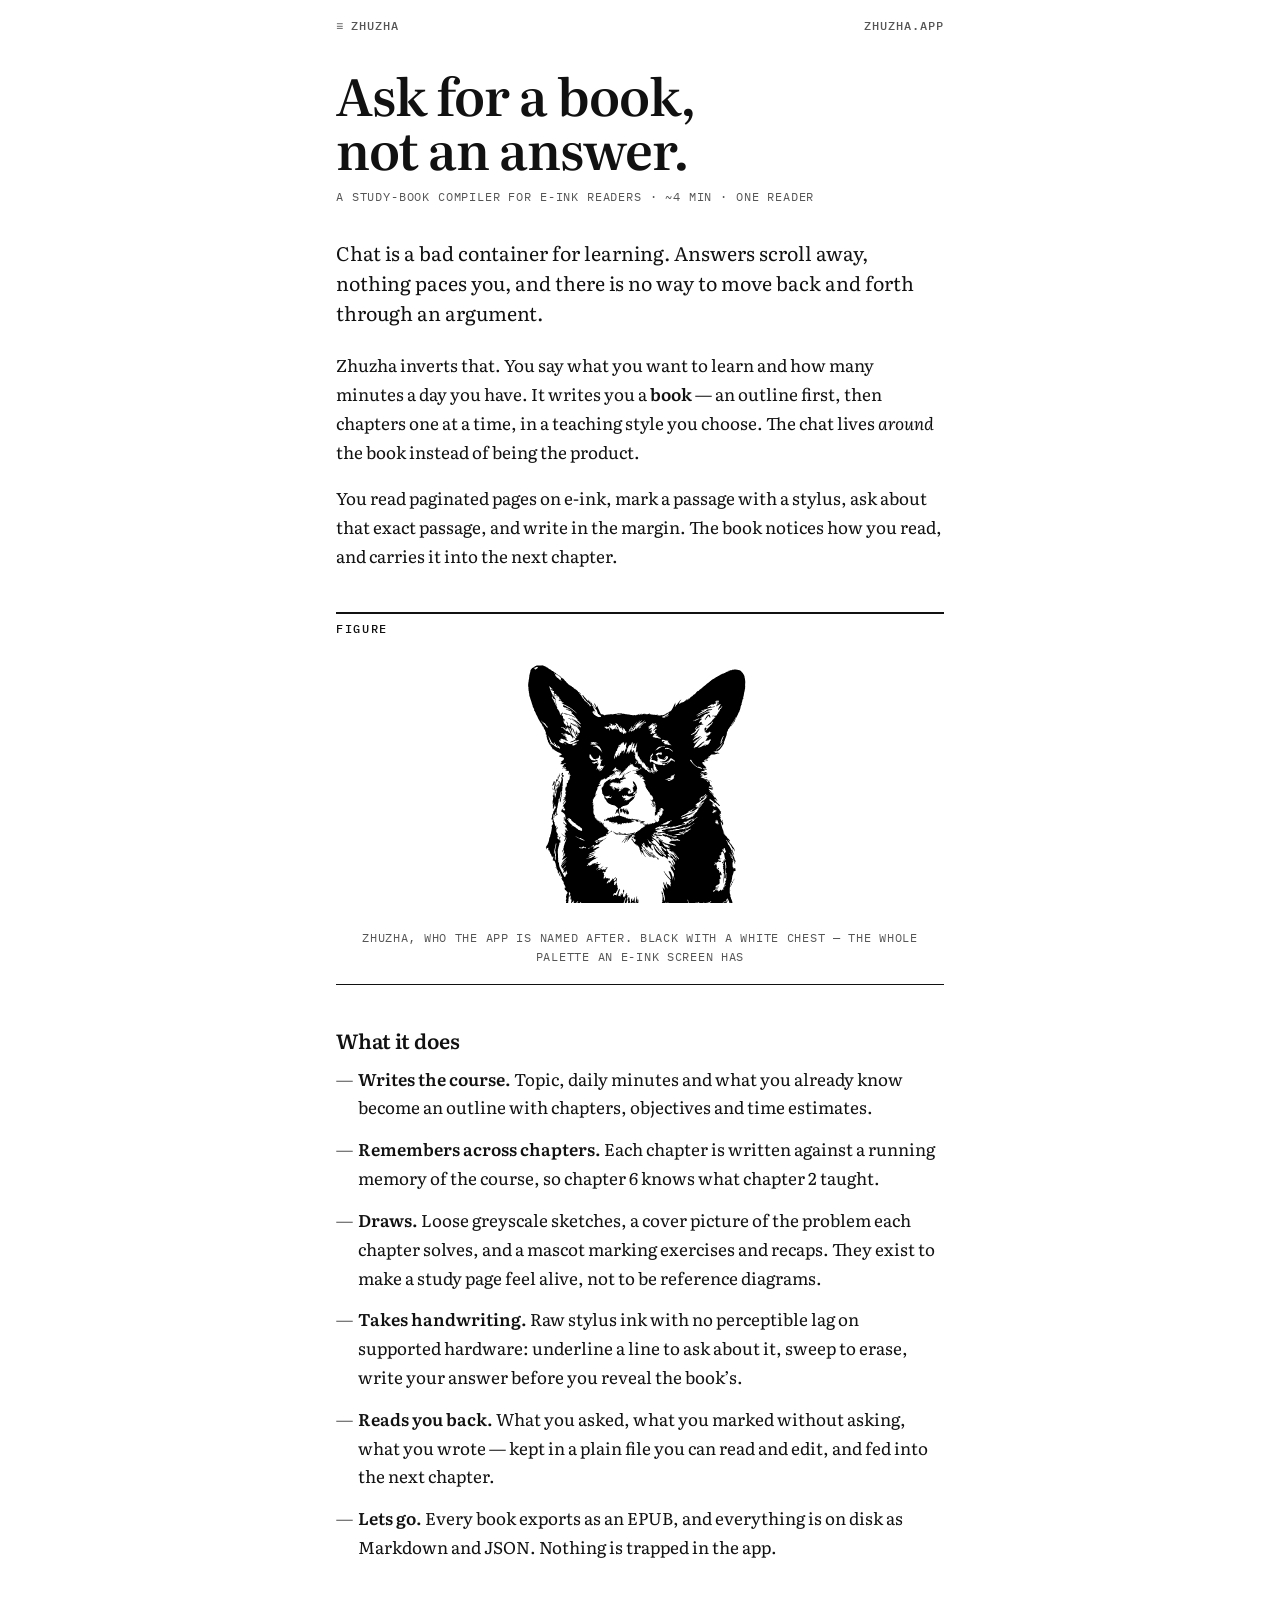
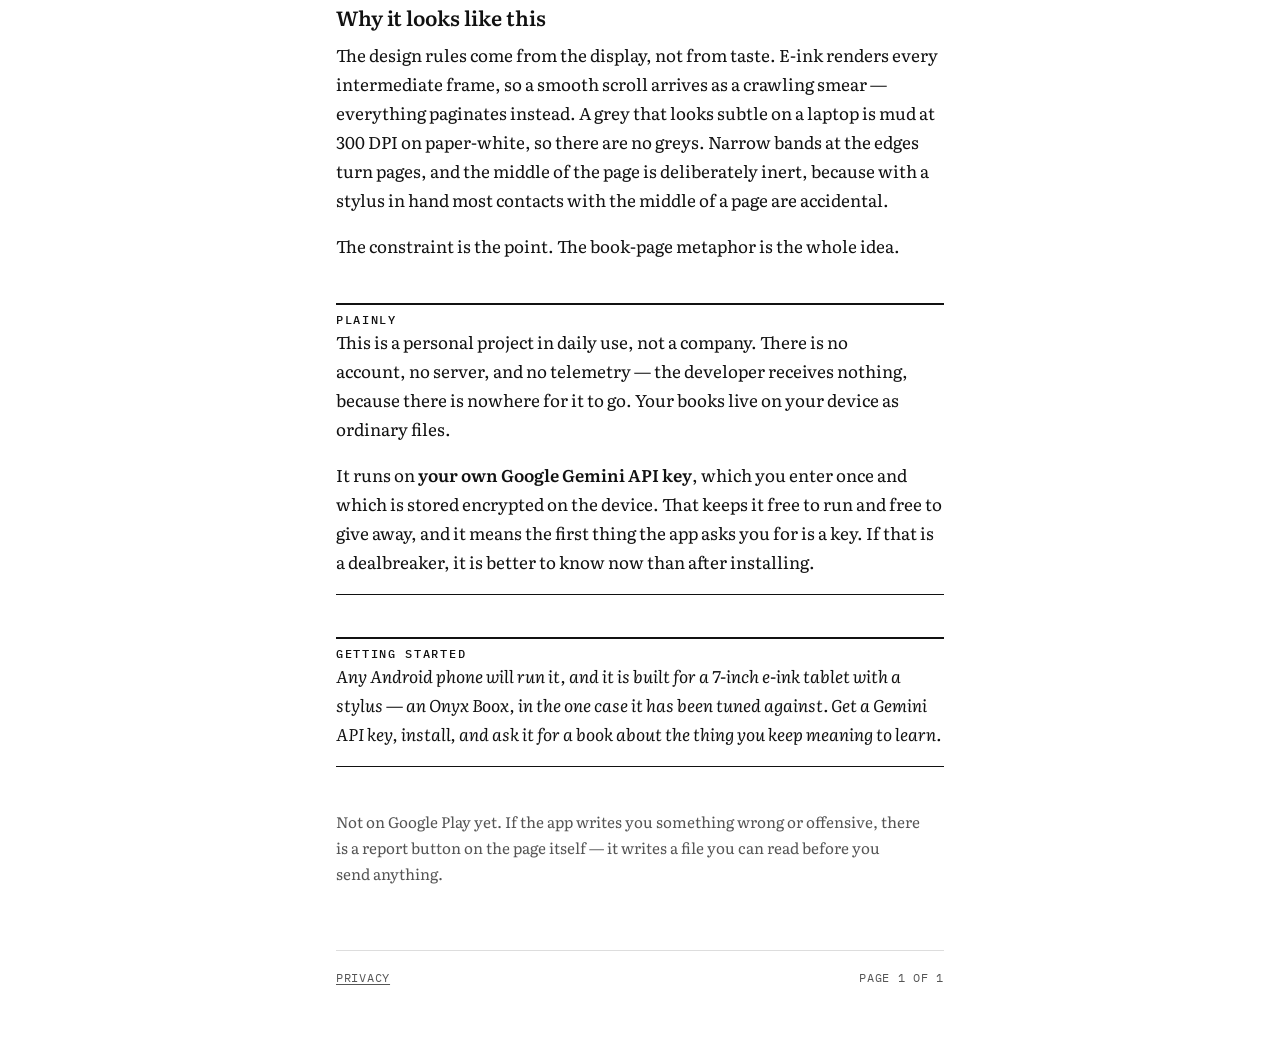
==== commit c20656fc: "A figure is framed the way the book frames one The question was a classic picture-frame molding arou" ====
--- a/docs/site/index.html
+++ b/docs/site/index.html
@@ -85,6 +85,11 @@
   .term { font-weight:600; }
 
   figure { margin:2.8rem 0; text-align:center; }
+  /* A figure is framed by the page's OWN block device rather than by anything
+     added for it: same 2px band, same uppercase label, same closing rule as
+     "Plainly" and "Getting started". The label pulls back left because figure
+     centres its children and the other two blocks are flush left. */
+  figure.block > .label { text-align:left; }
   /* An <img>, not inline: the trace is 196KB of path data and this file is meant
      to stay readable.
 
@@ -138,11 +143,13 @@
   exact passage, and write in the margin. The book notices how you read, and carries
   it into the next chapter.</p>
 
-  <figure>
+  <figure class="block">
+    <span class="label">Figure</span>
     <img src="zhuzha.svg" width="1592" height="1619"
          alt="Zhuzha, a black dog with upright ears and a white chest, drawn as a one-bit sketch">
     <figcaption>Zhuzha, who the app is named after. Black with a white chest
     &mdash; the whole palette an e-ink screen has</figcaption>
+    <div class="close"></div>
   </figure>
 
   <h2>What it does</h2>
